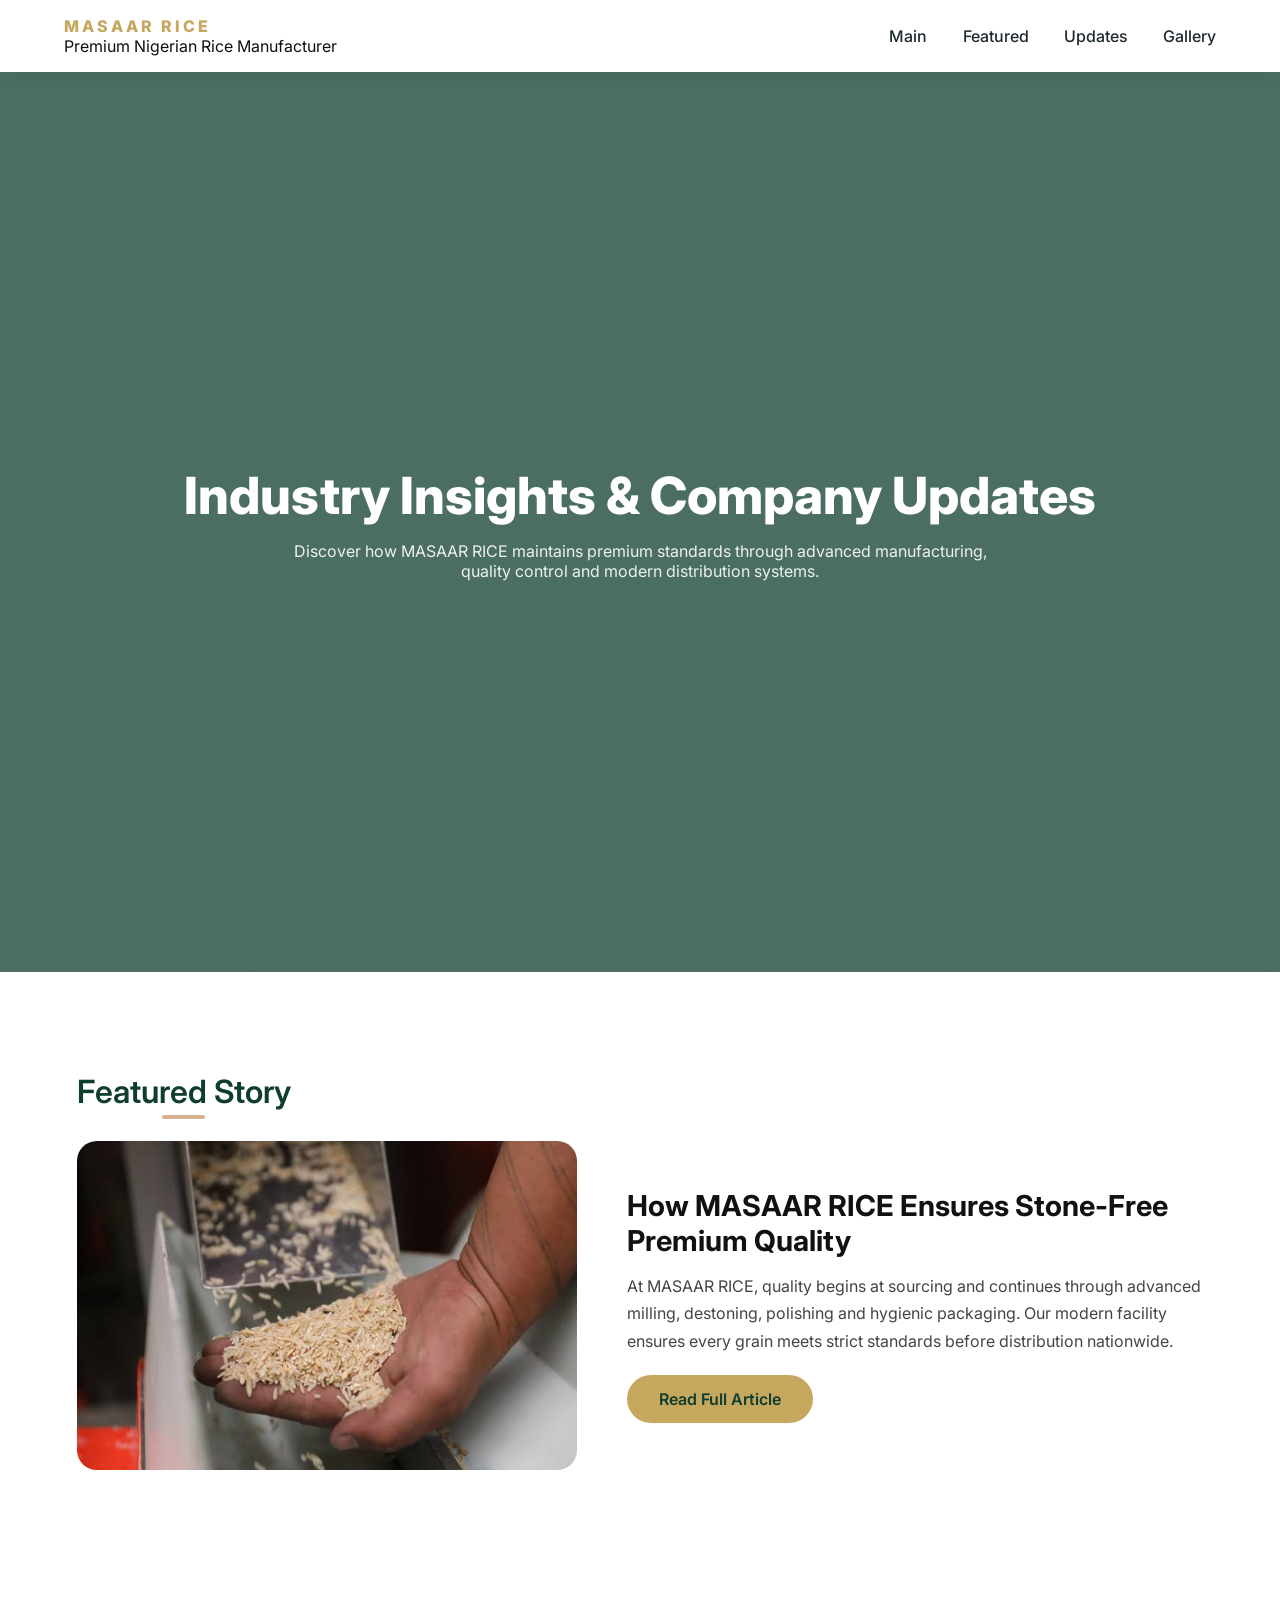
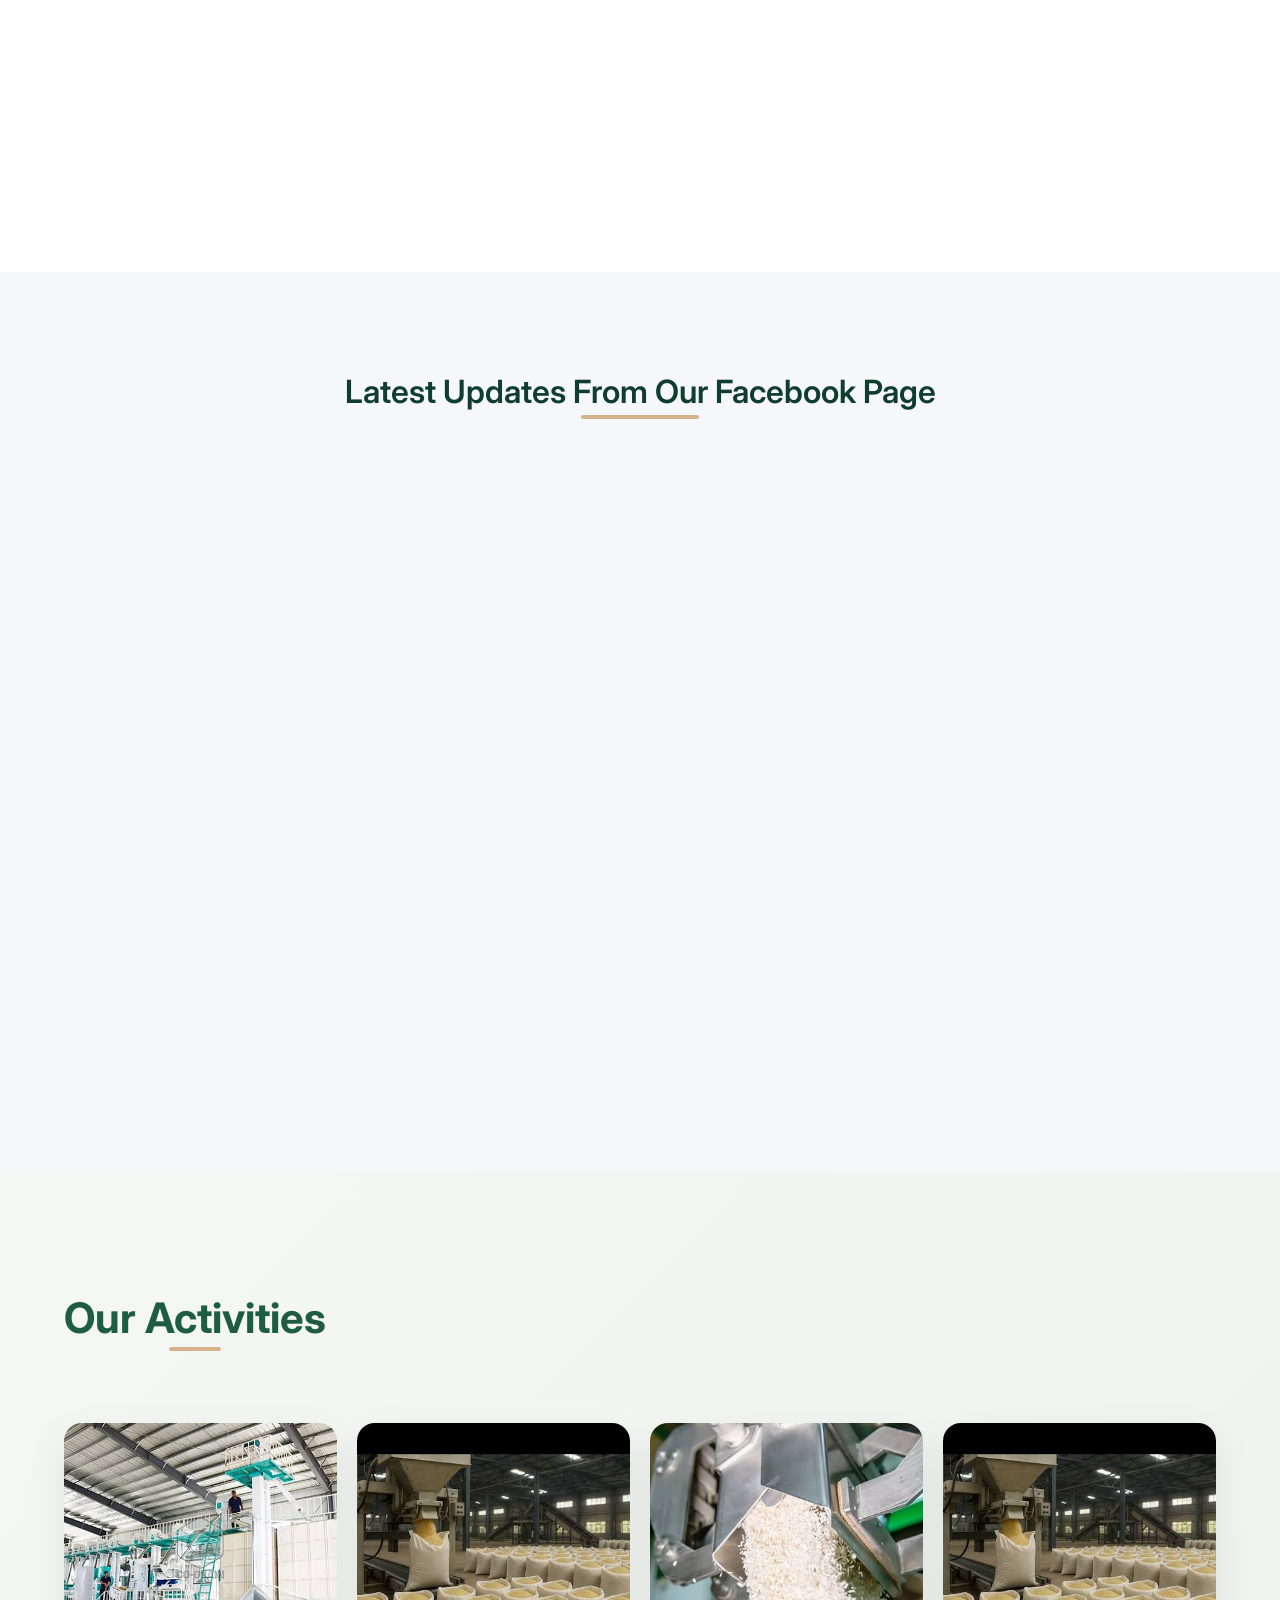
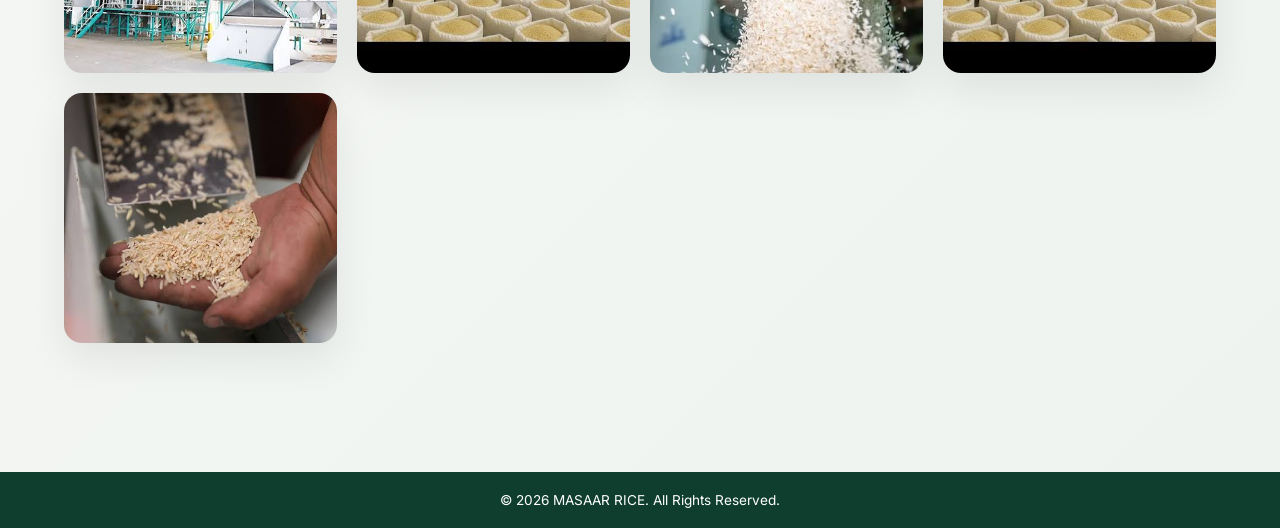
==== blog.html @ 99d6b035 "base v" ====
<!DOCTYPE html>
<html lang="en">
<head>
<meta charset="UTF-8">
<meta name="viewport" content="width=device-width, initial-scale=1.0">
<title>MASAAR RICE Blog | Industry Updates & Manufacturing Insights</title>

<meta name="description" content="Latest updates from MASAAR RICE – Premium Nigerian rice manufacturer. Explore our production process, quality standards and company activities.">
<meta name="keywords" content="rice manufacturing, premium rice, basmati, non-basmati, Nigeria rice, wholesale rice, MAASAR rice, order rice online">
<link href="https://fonts.googleapis.com/css2?family=Inter:wght@300;400;600;800&display=swap" rel="stylesheet">
<link rel="stylesheet" href="styles.css">

<style>

:root{
  --green:#0F3D2E;
  --gold:#C6A75E;
  --light:#f6f7f8;
}

*{
  margin:0;
  padding:0;
  box-sizing:border-box;
  font-family:'Inter',sans-serif;
}

body{
  background:white;
  color:#111;
  overflow-x:hidden;
}

/* NAVBAR SIMPLE VERSION */

/*nav{
  background:var(--green);
  padding:18px 6%;
  display:flex;
  justify-content:space-between;
  align-items:center;
}

nav .logo{
  color:var(--gold);
  font-weight:800;
  font-size:1.5rem;
}

nav a{
  color:white;
  text-decoration:none;
  margin-left:25px;
  font-size:0.9rem;
}

 HERO BANNER */

.blog-hero{
  height:65vh;
  background:
  linear-gradient(rgba(15,61,46,0.75), rgba(15,61,46,0.75)),
  url('https://images.unsplash.com/photo-1606788075761-9e8c6d2e9b78?auto=format&fit=crop&w=1600&q=80');
  background-size:cover;
  background-position:center;
  display:flex;
  align-items:center;
  justify-content:center;
  text-align:center;
  padding:0 20px;
  color:white;
}

.blog-hero h1{
  font-size:clamp(2rem,4vw,3.2rem);
  font-weight:800;
  margin-bottom:15px;
}

.blog-hero p{
  max-width:700px;
  margin:auto;
  opacity:0.9;
}

/* SECTION GENERAL */

section{
  padding:100px 6%;
}

.container{
  max-width:1200px;
  margin:auto;
}

h2{
  font-size:2rem;
  color:var(--green);
  margin-bottom:30px;
}


/* FEATURED ARTICLE */

.featured-card{
  display:flex;
  gap:50px;
  flex-wrap:wrap;
  align-items:center;
}

.featured-card img{
  width:100%;
  max-width:500px;
  border-radius:20px;
}

.featured-content{
  flex:1;
}

.featured-content h3{
  font-size:1.8rem;
  margin-bottom:15px;
}

.featured-content p{
  line-height:1.7;
  margin-bottom:20px;
  color:#444;
}

.btn{
  display:inline-block;
  padding:14px 32px;
  background:var(--gold);
  color:var(--green);
  text-decoration:none;
  border-radius:40px;
  font-weight:600;
  transition:0.3s;
}

.btn:hover{
  transform:translateY(-3px);
  box-shadow:0 15px 30px rgba(0,0,0,0.2);
}

/* FACEBOOK SECTION */

.facebook-section{
  background:var(--light);
  text-align:center;
  max-width: 100%;
}

/* GALLERY */

.gallery-grid{
  display:grid;
  grid-template-columns:repeat(auto-fit,minmax(250px,1fr));
  gap:20px;
}

.gallery-grid img{
  width:100%;
  height:220px;
  object-fit:cover;
  border-radius:15px;
  transition:0.4s;
}

.gallery-grid img:hover{
  transform:scale(1.05);
}
.blog-gallery {
  padding: 120px 5%;
  background: linear-gradient(135deg, #f5f7f4, #eef3ef);
}

.section-title {
  text-align: center;
  font-size: 42px;
  margin-bottom: 80px;
  color: #1F5D42;
}

.masonry-grid {
  display: grid;
  grid-template-columns: repeat(4, 1fr);
  grid-auto-rows: 250px;
  gap: 20px;
}

.tile {
  position: relative;
  overflow: hidden;
  border-radius: 18px;
  box-shadow: 0 15px 40px rgba(0,0,0,0.08);
  transition: 0.4s ease;
}

.tile img {
  width: 100%;
  height: 100%;
  object-fit: cover;
  transition: 0.6s ease;
}

/* Overlay */

.tile-overlay {
  position: absolute;
  inset: 0;
  background: linear-gradient(
    to top,
    rgba(0,0,0,0.7),
    rgba(0,0,0,0.2),
    transparent
  );
  display: flex;
  flex-direction: column;
  justify-content: flex-end;
  padding: 25px;
  opacity: 0;
  transform: translateY(30px);
  transition: 0.4s ease;
}

.tile-overlay h3 {
  color: #fff;
  font-size: 20px;
  margin-bottom: 8px;
}

.tile-overlay p {
  color: #eee;
  font-size: 14px;
  line-height: 1.5;
}

/* Hover Effects */

.tile:hover img {
  transform: scale(1.08);
}

.tile:hover .tile-overlay {
  opacity: 1;
  transform: translateY(0);
}

/* FOOTER */

footer{
  background:var(--green);
  color:white;
  text-align:center;
  padding:20px;
  font-size:0.85rem;
}

/* RESPONSIVE */

@media(max-width:768px){
  .featured-card{
    flex-direction:column;
    text-align:center;
  }
}
@media (max-width: 992px) {
  .masonry-grid {
    grid-template-columns: repeat(2, 1fr);
    grid-auto-rows: 200px;
  }

  .tile-large,
  .tile-wide {
    grid-column: span 2;
  }
}
@media (max-width: 768px) {
  .tile-overlay {
    opacity: 1;
    transform: none;
    background: linear-gradient(
      to top,
      rgba(0,0,0,0.6),
      transparent
    );
  }
}

@media (max-width: 600px) {
  .masonry-grid {
    grid-template-columns: 1fr;
  }

  .tile-large,
  .tile-wide,
  .tile-tall {
    grid-column: span 1;
    grid-row: span 1;
  }
}

</style>

</head>
<body>

<nav id="navbar">
    <div>
        <div class="logo">MASAAR RICE</div>
        <p>Premium Nigerian Rice Manufacturer</p>
    </div>

  
  <!-- Hamburger button (visible only on mobile via CSS) -->
    <button class="hamburger" id="hamburgerBtn" aria-label="Menu">
      <span></span>
      <span></span>
      <span></span>
    </button>

    <!-- Desktop navigation links -->
    <div class="nav-links">
      <a href="index.html" class="link">Main</a>
      <a href="#featured" class="nav-item">Featured</a>
      <a href="#updates" class="nav-item">Updates</a>
      <a href="#gallery" class="nav-item">Gallery</a>
    </div>
</nav>
  <!-- Mobile off-canvas menu -->
  <div class="mobile-menu" id="mobileMenu">
    <a href="index.html" class="link">Main</a>
    <a href="#featured" class="nav-item">Featured</a>
    <a href="#updates" class="nav-item">Updates</a>
    <a href="#gallery" class="nav-item">Gallery</a>
  </div>
  <!-- Overlay (click to close) -->
  <div class="menu-overlay" id="overlay"></div>

<!-- HERO -->
<section class="blog-hero">
  <div>
    <h1>Industry Insights & Company Updates</h1>
    <p>Discover how MASAAR RICE maintains premium standards through advanced manufacturing, quality control and modern distribution systems.</p>
  </div>
</section>

<!-- FEATURED ARTICLE -->
<section id="featured">
  <div class="container">
    <h2>Featured Story</h2>
    <div class="featured-card">
      <img src="img/five.jpeg">
      <div class="featured-content">
        <h3>How MASAAR RICE Ensures Stone-Free Premium Quality</h3>
        <p>
        At MASAAR RICE, quality begins at sourcing and continues through advanced
        milling, destoning, polishing and hygienic packaging. Our modern facility
        ensures every grain meets strict standards before distribution nationwide.
        </p>
        <a href="#" class="btn">Read Full Article</a>
      </div>
    </div>
  </div>
</section>

<!-- FACEBOOK EMBED -->
<section id="updates" class="facebook-section">
  <div class="container">
    <h2>Latest Updates From Our Facebook Page</h2>

    <!-- FACEBOOK SDK -->
    <div id="fb-root"></div>
    <script async defer crossorigin="anonymous"
      src="https://connect.facebook.net/en_US/sdk.js#xfbml=1&version=v19.0">
    </script>

    <!-- FACEBOOK PAGE PLUGIN -->
    <div class="fb-page"
      data-href="https://www.facebook.com/profile.php?id=100066573367702"
      data-tabs="timeline"
      data-width=""
      data-height="500"
      data-small-header="false"
      data-adapt-container-width="true"
      data-hide-cover="false"
      data-show-facepile="true">
    </div>

  </div>
</section>

<!-- GALLERY -->
<section id="gallery" class="blog-gallery">
  <div class="container">
    <h2 class="section-title">Our Activities</h2>

    <div class="masonry-grid">

      <div class="tile tile-large">
        <img src="img/one.jpeg" alt="Rice Arrival">
        <div class="tile-overlay">
          <h3>Arrival & Inspection</h3>
          <p>Every batch undergoes strict quality inspection before processing begins.</p>
        </div>
      </div>

      <div class="tile">
        <img src="img/two.jpeg" alt="Destoning">
        <div class="tile-overlay">
          <h3>Advanced Destoning</h3>
          <p>Precision equipment removes stones and heavy impurities.</p>
        </div>
      </div>

      <div class="tile tile-tall">
        <img src="img/three.jpeg" alt="Colour Sorting">
        <div class="tile-overlay">
          <h3>Colour Sorting</h3>
          <p>Optical technology ensures uniform grain quality and appearance.</p>
        </div>
      </div>

      <div class="tile">
        <img src="img/four.jpeg" alt="Water Polish">
        <div class="tile-overlay">
          <h3>Water Polishing</h3>
          <p>Enhancing texture and shine while preserving nutritional value.</p>
        </div>
      </div>

      <div class="tile tile-wide">
        <img src="img/five.jpeg" alt="Packaging">
        <div class="tile-overlay">
          <h3>Hygienic Packaging</h3>
          <p>Automated sealing under strict hygienic standards.</p>
        </div>
      </div>

    </div>
  </div>
</section>

<footer>
  © 2026 MASAAR RICE. All Rights Reserved.
</footer>
<script>
    /* ===== SCROLL REVEAL ===== */

const reveals = document.querySelectorAll(".reveal");
const heroContent = document.querySelector(".hero-content");
const heroImage = document.querySelector(".hero-image");
const testimonials = document.querySelectorAll(".testimonial");

function revealOnScroll(){
  reveals.forEach(el=>{
    const windowHeight = window.innerHeight;
    const elementTop = el.getBoundingClientRect().top;
    if(elementTop < windowHeight - 100){
      el.classList.add("active");
    }
  });

  testimonials.forEach((el,index)=>{
    const windowHeight = window.innerHeight;
    const elementTop = el.getBoundingClientRect().top;
    if(elementTop < windowHeight - 100){
      setTimeout(()=> el.classList.add("active"), index*200);
    }
  });
}

window.addEventListener("scroll", revealOnScroll);

setTimeout(()=>{
  heroContent.classList.add("active");
  heroImage.classList.add("active");
}, 3800);

// ----- INTERSECTION OBSERVER (for section reveal + active menu) -----
      const sections = document.querySelectorAll('section');
      const observer = new IntersectionObserver((entries) => {
        entries.forEach(entry => {
          if (entry.isIntersecting) {
            entry.target.classList.add('revealed');
            const id = entry.target.getAttribute('id');
            // Update both desktop and mobile menu items
            document.querySelectorAll('.nav-item').forEach(item => {
              item.classList.remove('active');
              if (item.getAttribute('href') === '#' + id) {
                item.classList.add('active');
              }
            });
          }
        });
      }, { threshold: 0.2 });
      sections.forEach(section => observer.observe(section));

 // ----- NAVBAR SCROLL EFFECT -----
      const nav = document.getElementById('navbar');
      window.addEventListener('scroll', () => {
        nav.classList.toggle('scrolled', window.scrollY > 20);
        if (window.scrollY < 200) {
          document.querySelectorAll('.nav-item').forEach(item => {
            item.classList.remove('active');
            if (item.getAttribute('href') === '#home') item.classList.add('active');
          });
        }
      });

      // ----- HAMBURGER MENU TOGGLE (professional mobile UX) -----
      const hamburger = document.getElementById('hamburgerBtn');
      const mobileMenu = document.getElementById('mobileMenu');
      const overlay = document.getElementById('overlay');

      function openMenu() {
        hamburger.classList.add('active');
        mobileMenu.classList.add('open');
        overlay.classList.add('active');
        document.body.style.overflow = 'hidden'; // prevent background scroll
      }
      function closeMenu() {
        hamburger.classList.remove('active');
        mobileMenu.classList.remove('open');
        overlay.classList.remove('active');
        document.body.style.overflow = '';
      }

      hamburger.addEventListener('click', (e) => {
        e.stopPropagation();
        if (mobileMenu.classList.contains('open')) {
          closeMenu();
        } else {
          openMenu();
        }
      });

      overlay.addEventListener('click', closeMenu);

      // Close menu when a nav link is clicked (mobile)
      document.querySelectorAll('.mobile-menu .nav-item').forEach(link => {
        link.addEventListener('click', (e) => {
          e.preventDefault();
          const targetId = link.getAttribute('href').substring(1);
          const targetEl = document.getElementById(targetId);
          if (targetEl) {
            targetEl.scrollIntoView({ behavior: 'smooth' });
            closeMenu();
          }
        });
      });

      // Also close on escape key
      window.addEventListener('keydown', (e) => {
        if (e.key === 'Escape' && mobileMenu.classList.contains('open')) {
          closeMenu();
        }
      });

      // Handle desktop nav clicks (smooth scroll)
      document.querySelectorAll('.nav-links .nav-item').forEach(link => {
        link.addEventListener('click', (e) => {
          e.preventDefault();
          const targetId = link.getAttribute('href').substring(1);
          document.getElementById(targetId)?.scrollIntoView({ behavior: 'smooth' });
        });
      });

</script>
</body>
</html>
---- styles.css ----
:root{
  --green:#0F3D2E;
  --gold:#C6A75E;
  --light:#f5f6f7;
}

*{
  margin:0;
  padding:0;
  box-sizing:border-box;
  font-family:'Inter',sans-serif;
}

html{
  scroll-behavior:smooth;
}

body{
  background:white;
  color:#111;
  overflow-x:hidden;
  /*background-image: url('img/grain2.jpeg');
  background-repeat: repeat;
  background-size: cover;
  background-attachment: fixed;  optional smooth feel 
  opacity: 0.98;*/
  
}

/* ================= PRELOADER ================= */

#preloader{
  position:fixed;
  inset:0;
  background:var(--green);
  display:flex;
  justify-content:center;
  align-items:center;
  flex-direction:column;
  z-index:9999;
  transition:opacity 1s ease, visibility 1s ease;
}

#preloader.fade-out{
  opacity:0;
  visibility:hidden;
}

.logo-typing{
  color:var(--gold);
  font-size:2.5rem;
  font-weight:800;
  letter-spacing:4px;
  border-right:3px solid var(--gold);
  white-space:nowrap;
  overflow:hidden;
  animation:blink 0.8s infinite;
}

.tagline{
  margin-top:15px;
  color:white;
  opacity:0;
  animation:fadeIn 1s ease forwards;
  animation-delay:2.5s;
}

@keyframes blink{
  0%,100%{border-color:transparent;}
  50%{border-color:var(--gold);}
}

@keyframes fadeIn{
  to{opacity:1;}
}

/* ================= HEADER ================= */

 /* ========== PROFESSIONAL MOBILE-FRIENDLY NAVIGATION ========== */
    nav {
      display: flex;
      justify-content: space-between;
      align-items: center;
      padding: 1rem 5%;
      background: #ffffffdd;
      backdrop-filter: blur(8px);
      position: sticky;
      top: 0;
      z-index: 100;
      box-shadow: 0 4px 20px rgba(0, 20, 10, 0.05);
      transition: box-shadow 0.3s;
    }
    nav.scrolled {
      box-shadow: 0 8px 30px rgba(0, 40, 20, 0.15);
    }
    nav .logo{
    color:var(--gold);
    font-weight:800;
    letter-spacing:3px;
    }
    .nav-logo {
      font-weight: 700;
      font-size: 1.8rem;
      color: #2b4d3b;
      transition: transform 0.2s;
      line-height: 1;
    }
    .nav-logo small {
      font-size: 0.9rem;
      font-weight: 400;
      color: #b48b4c;
      margin-left: 6px;
    }

    /* ---- Hamburger icon (visible only on mobile) ---- */
    .hamburger {
      display: none;
      flex-direction: column;
      justify-content: space-between;
      width: 30px;
      height: 22px;
      background: transparent;
      border: none;
      cursor: pointer;
      padding: 0;
      z-index: 110;
    }
    .hamburger span {
      width: 100%;
      height: 3px;
      background: #2b4d3b;
      border-radius: 6px;
      transition: all 0.3s ease;
      transform-origin: left;
    }
    .hamburger.active span:nth-child(1) {
      transform: rotate(45deg) translate(3px, -2px);
      background: #b48b4c;
    }
    .hamburger.active span:nth-child(2) {
      opacity: 0;
      transform: translateX(5px);
    }
    .hamburger.active span:nth-child(3) {
      transform: rotate(-45deg) translate(3px, 2px);
      background: #b48b4c;
    }

    /* ---- Desktop navigation links (hidden on mobile) ---- */
    .nav-links {
      display: flex;
      gap: 2.2rem;
    }
    .nav-item, .link {
      text-decoration: none;
      color: #1e2a2e;
      font-weight: 500;
      transition: color 0.2s;
      font-size: 1rem;
      position: relative;
      padding: 0.3rem 0;
    }
    .nav-item:after, .link:after {
      content: '';
      position: absolute;
      bottom: -4px;
      left: 0;
      width: 0%;
      height: 2px;
      background: #b48b4c;
      transition: width 0.3s ease;
    }
    .nav-item:hover:after,
    .nav-item.active:after,
    .link:hover:after,
    .link.active:after {
      width: 100%;
    }
    .nav-item.active,
    .link.active {
      color: #2b4d3b;
      font-weight: 600;
    }

    /* ---- Mobile off-canvas menu (hidden by default) ---- */
    .mobile-menu {
      position: fixed;
      top: 0;
      right: -100%;
      width: min(280px, 70%);
      height: 100vh;
      background: #ffffff;
      box-shadow: -10px 0 30px rgba(0,0,0,0.1);
      z-index: 105;
      padding: 5rem 2rem 2rem;
      transition: right 0.4s cubic-bezier(0.4, 0, 0.2, 1);
      display: flex;
      flex-direction: column;
      gap: 1.8rem;
      backdrop-filter: blur(12px);
      background: rgba(255, 255, 255, 0.98);
    }
    .mobile-menu.open {
      right: 0;
    }
    .mobile-menu .nav-item, .mobile-menu .link {
      font-size: 1.4rem;
      font-weight: 600;
      color: #2b4d3b;
      border-bottom: 1px solid #e0e8e0;
      padding-bottom: 0.8rem;
    }
    .mobile-menu .nav-item:after,
    .mobile-menu .link:after {
      display: none; /* simpler for mobile */
    }
    .mobile-menu .nav-item.active,
    .mobile-menu .link.active {
      color: #b48b4c;
    }

    /* Overlay when menu is open */
    .menu-overlay {
      position: fixed;
      top: 0;
      left: 0;
      width: 100%;
      height: 100%;
      background: rgba(0,0,0,0.3);
      z-index: 104;
      opacity: 0;
      visibility: hidden;
      transition: opacity 0.3s, visibility 0.3s;
      backdrop-filter: blur(2px);
    }
    .menu-overlay.active {
      opacity: 1;
      visibility: visible;
    }


    section {
    min-height:100vh;
        padding: 4.5rem 5%;
        
      transform: translateY(30px);
      transition: opacity 0.8s ease, transform 0.8s ease;
    }
    section.revealed {
      opacity: 1;
      transform: translateY(0);
    }
    .container {
      max-width: 1280px;
      margin: 0 auto;
    }
    h2 {
      font-size: 2.5rem;
      font-weight: 600;
      color: #2b4d3b;
      margin-bottom: 1.2rem;
      position: relative;
      display: inline-block;
    }
    h2:after {
      content: '';
      position: absolute ;
      bottom: -8px;
      left: 40%;
      width: 20%;
      height: 4px;
      background: #d4b28c;
      border-radius: 4px;
      transition: width 0.3s;
    }
    h2:hover:after {
      width: 110px;
    }
    .section-subhead {
      color: #5b6f5c;
      font-size: 1.2rem;
      margin-bottom: 2.5rem;
    }
/* ================= HERO ================= */
.grain {
  position: fixed;
  inset: 0;
  pointer-events: none;
  background: url('img/grain1.jpg') repeat;
  opacity: 0.14;
  z-index: 9999;
}
.hero{
  min-height:100vh;
  display:flex;
  align-items:center;
  padding:140px 8% 100px;
  background:var(--green);
  
}

.hero-container{
  max-width:1400px;
  margin:auto;
  width:100%;
  display:flex;
  align-items:center;
  justify-content:space-between;
  gap:60px;
  flex-wrap:wrap;
}

.hero-content{
  flex:1;
  max-width:600px;
  color:white;
  opacity:0;
  transform:translateY(40px);
  transition:1s ease;
}

.hero-content.active{
  opacity:1;
  transform:translateY(0);
}

.hero-content h1{
  font-size:clamp(2.5rem,4vw,3.8rem);
  font-weight:800;
  margin-bottom:20px;
}

.hero-content p{
  opacity:0.85;
  line-height:1.7;
  margin-bottom:30px;
} 
.hero-content h1 span{
  color:var(--gold);
}

.btn{
  padding:16px 34px;
  background:var(--gold);
  color:var(--green);
  text-decoration:none;
  border-radius:40px;
  font-weight:600;
  transition:0.3s;
}

.btn:hover{
  transform:translateY(-3px);
  box-shadow:0 15px 30px rgba(0,0,0,0.3);
}

.hero-image{
  flex:1;
  display:flex;
  justify-content:center;
  position:relative;
  opacity:0;
  transform:translateY(40px);
  transition:1s ease 0.2s;
}

.hero-image.active{
  opacity:1;
  transform:translateY(0);
}

.hero-image img{
  width:100%;
  max-width:500px;
  animation:float 5s ease-in-out infinite;
  filter:drop-shadow(0 40px 50px rgba(0,0,0,0.5));
}

@keyframes float{
  0%,100%{transform:translateY(0);}
  50%{transform:translateY(-15px);}
}

.about-grid {
      display: flex;
      gap: 3rem;
      align-items: center;
      flex-wrap: wrap;
    }
    .about-text {
      flex: 2 1 350px;
      font-size: 1.1rem;
      color: #2e3a30;
    }
    .about-stats {
      flex: 1 1 200px;
      background: #e9f0e5;
      padding: 2rem;
      border-radius: 28px;
      text-align: center;
      transition: transform 0.3s, box-shadow 0.3s;
    }
    .about-stats:hover {
      transform: translateY(-8px);
      box-shadow: 0 20px 30px -10px #2b4d3b60;
    }
    .stat-item {
      margin: 1.8rem 0;
    }
    .stat-number {
      font-size: 2.5rem;
      font-weight: 700;
      color: #2b4d3b;
    }
    .processes {
      background: #f4efe8;
    }
    .marquee-wrapper {
      margin-top: 2.5rem;
      display: flex;
      flex-direction: column;
      gap: 1.2rem;
      overflow: hidden;
      mask-image: linear-gradient(90deg, transparent, black 10%, black 90%, transparent);
    }
    .marquee-row {
      overflow: hidden;
      width: 100%;
    }
    .marquee-track {
      display: flex;
      width: max-content;
      animation: scrollLeft 30s linear infinite;
      will-change: transform;
    }
    .marquee-row.reverse .marquee-track {
      animation: scrollRight 30s linear infinite;
    }
    .marquee-track img {
      width: 260px;
      height: 180px;
      object-fit: cover;
      border-radius: 20px;
      margin: 0 12px;
      box-shadow: 0 12px 24px -10px rgba(30, 40, 20, 0.3);
      transition: transform 0.4s, box-shadow 0.4s;
    }
    .marquee-track img:hover {
      transform: scale(0.98) translateY(-4px);
      box-shadow: 0 18px 30px -8px #b48b4c;
    }
    @keyframes scrollLeft {
      0% { transform: translateX(0); }
      100% { transform: translateX(-50%); }
    }
    @keyframes scrollRight {
      0% { transform: translateX(-50%); }
      100% { transform: translateX(0); }
    }
    .testimonial-grid {
      display: grid;
      grid-template-columns: repeat(auto-fit, minmax(260px, 1fr));
      gap: 2rem;
      margin-top: 2.5rem;
    }
    .testimonial-card {
      background: white;
      padding: 2rem 1.8rem;
      border-radius: 32px;
      box-shadow: 0 12px 30px -12px rgba(0,0,0,0.1);
      transition: all 0.3s cubic-bezier(0.25, 0.46, 0.45, 0.94);
    }
    .testimonial-card:hover {
      transform: translateY(-12px) scale(1.01);
      box-shadow: 0 30px 40px -12px #2b4d3b80;
    }
    .testimonial-card i {
      color: #b48b4c;
      font-size: 2rem;
      opacity: 0.5;
      margin-bottom: 1rem;
      transition: opacity 0.2s;
    }
    .testimonial-card:hover i {
      opacity: 1;
    }
    .customer {
      display: flex;
      align-items: center;
      gap: 1rem;
    }
    .customer img {
      width: 50px;
      height: 50px;
      border-radius: 50%;
      object-fit: cover;
      transition: transform 0.3s;
    }
    .testimonial-card:hover .customer img {
      transform: scale(1.1);
    }
    /* ---------- contact section with form animation ---------- */
    .contact-grid {
      display: flex;
      flex-wrap: wrap;
      gap: 3rem;
      background: #ffffffc2;
      backdrop-filter: blur(4px);
      border-radius: 48px;
      padding: 3rem;
      box-shadow: 0 25px 50px -20px #1e3a2b;
      transition: box-shadow 0.3s;
    }
    .contact-grid:hover {
      box-shadow: 0 35px 60px -20px #2b4d3b;
    }
    .info-item {
      display: flex;
      align-items: center;
      gap: 1rem;
      margin: 1.5rem 0;
      font-size: 1.1rem;
      transition: transform 0.2s;
    }
    .info-item:hover {
      transform: translateX(10px);
    }
    .info-item i {
      width: 40px;
      height: 40px;
      background: #e9f0e5;
      border-radius: 50%;
      display: flex;
      align-items: center;
      justify-content: center;
      color: #2b4d3b;
      transition: all 0.2s;
    }
    .info-item:hover i {
      background: #b48b4c;
      color: white;
    }
    .form-group {
      margin-bottom: 1.5rem;
    }
    input, textarea {
      width: 100%;
      padding: 1rem 1.5rem;
      border: 1px solid #d0d9cf;
      border-radius: 40px;
      font-family: inherit;
      font-size: 1rem;
      transition: 0.2s;
    }
    input:focus, textarea:focus {
      outline: none;
      border-color: #b48b4c;
      box-shadow: 0 0 0 4px #d4b28c60;
      transform: scale(1.01);
    }
    .btn-submit {
      background: #b48b4c;
      border: none;
      color: #1e2a2e;
      font-weight: 600;
      padding: 1rem 2.5rem;
      border-radius: 60px;
      cursor: pointer;
      font-size: 1.1rem;
      transition: 0.2s;
      position: relative;
      overflow: hidden;
    }
    .btn-submit:before {
      content: '';
      position: absolute;
      top: 50%;
      left: 50%;
      width: 0;
      height: 0;
      border-radius: 50%;
      background: rgba(255,255,255,0.3);
      transform: translate(-50%, -50%);
      transition: width 0.4s, height 0.4s;
    }
    .btn-submit:hover:before {
      width: 300px;
      height: 300px;
    }
    .btn-submit:hover {
      background: #2b4d3b;
      color: white;
    }
/* ================= FOOTER ================= */

footer{
  background:var(--green);
  color:white;
  text-align:center;
  padding:20px;
  font-size:0.85rem;
}

.process-section {
  padding: 120px 5%;
  background: linear-gradient(135deg, #f5f7f4, #eef3ef);
  position: relative;
}

.section-title {
  text-align: center;
  font-size: 42px;
  margin-bottom: 100px;
  color: #1F5D42;
  font-weight: 700;
}

.process-row {
  display: flex;
  align-items: center;
  justify-content: space-between;
  margin-bottom: 140px;
  position: relative;
}

.process-row.reverse {
  flex-direction: row-reverse;
}

.process-image img {
  width: 420px;
  border-radius: 18px;
  box-shadow: 0 20px 60px rgba(0,0,0,0.08);
}

.process-content {
  max-width: 450px;
  position: relative;
}

.process-content h3 {
  font-size: 26px;
  margin-bottom: 15px;
  color: #1F5D42;
}

.process-content p {
  font-size: 16px;
  line-height: 1.7;
  color: #555;
}

.step-number {
  position: absolute;
  top: -60px;
  left: -10px;
  font-size: 120px;
  font-weight: 800;
  color: rgba(31,93,66,0.05);
  z-index: 0;
}

.connector {
  position: absolute;
  width: 200px;
  height: 200px;
  top: 50%;
  transform: translateY(-50%);
}

.connector.left {
  left: 35%;
}

.connector.right {
  right: 35%;
}

/* Responsive */

@media (max-width: 992px) {
  .process-row {
    flex-direction: column !important;
    text-align: center;
  }

  .process-image img {
    width: 100%;
    margin-bottom: 30px;
  }

  .connector {
    display: none;
  }

  .step-number {
    left: 50%;
    transform: translateX(-50%);
  }
}
.testimonial-section {
  padding: 120px 5%;
  background: #ffffff;
}

.testimonial-grid {
  display: flex;
  gap: 40px;
  flex-wrap: wrap;
  justify-content: center;
}

.testimonial-card {
  background: #f9faf9;
  padding: 40px;
  border-radius: 16px;
  max-width: 350px;
  box-shadow: 0 10px 40px rgba(0,0,0,0.05);
  transition: 0.3s ease;
}

.testimonial-card:hover {
  transform: translateY(-10px);
}

.testimonial-card p {
  font-size: 16px;
  line-height: 1.7;
  margin-bottom: 20px;
  color: #444;
}

.testimonial-card h4 {
  color: #1F5D42;
  margin-bottom: 5px;
}

.testimonial-card span {
  font-size: 14px;
  color: #777;
}

/* ================= RESPONSIVE ================= */

@media(max-width:992px){
  .hero-container{
    flex-direction:column;
    text-align:center;
  }
}

/* ========== RESPONSIVE: MOBILE STYLES ========== */
    @media (max-width: 800px) {
      .hamburger {
        display: flex;  /* show hamburger on mobile */
      }
      .nav-links {
        display: none;  /* hide desktop horizontal links */
      }
      /* Adjust nav padding for smaller screens */
      nav {
        padding: 0.8rem 5%;
      }
      .nav-logo {
        font-size: 1.5rem;
      }
      .nav-logo small {
        font-size: 0.75rem;
      }
    }

    /* ensure the mobile menu doesn't show on desktop */
    @media (min-width: 801px) {
      .mobile-menu, .menu-overlay {
        display: none;
      }
    }
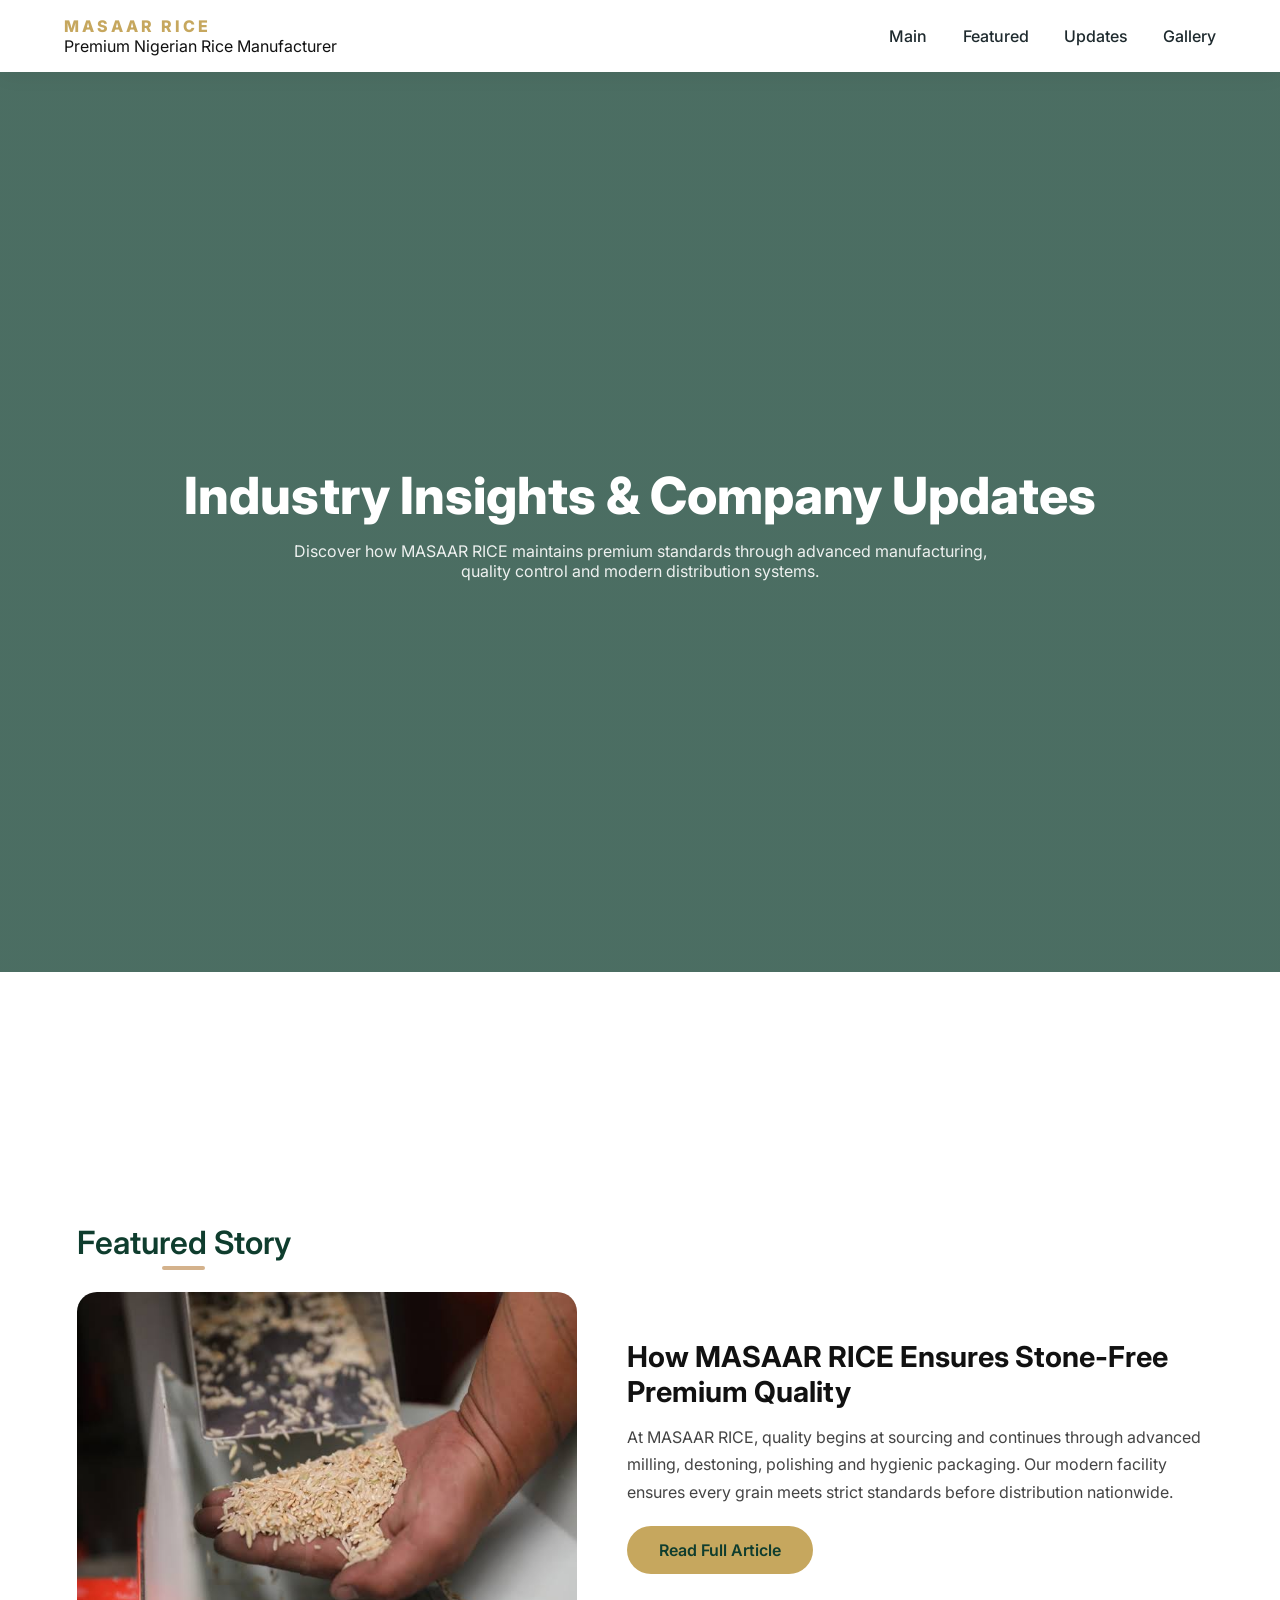
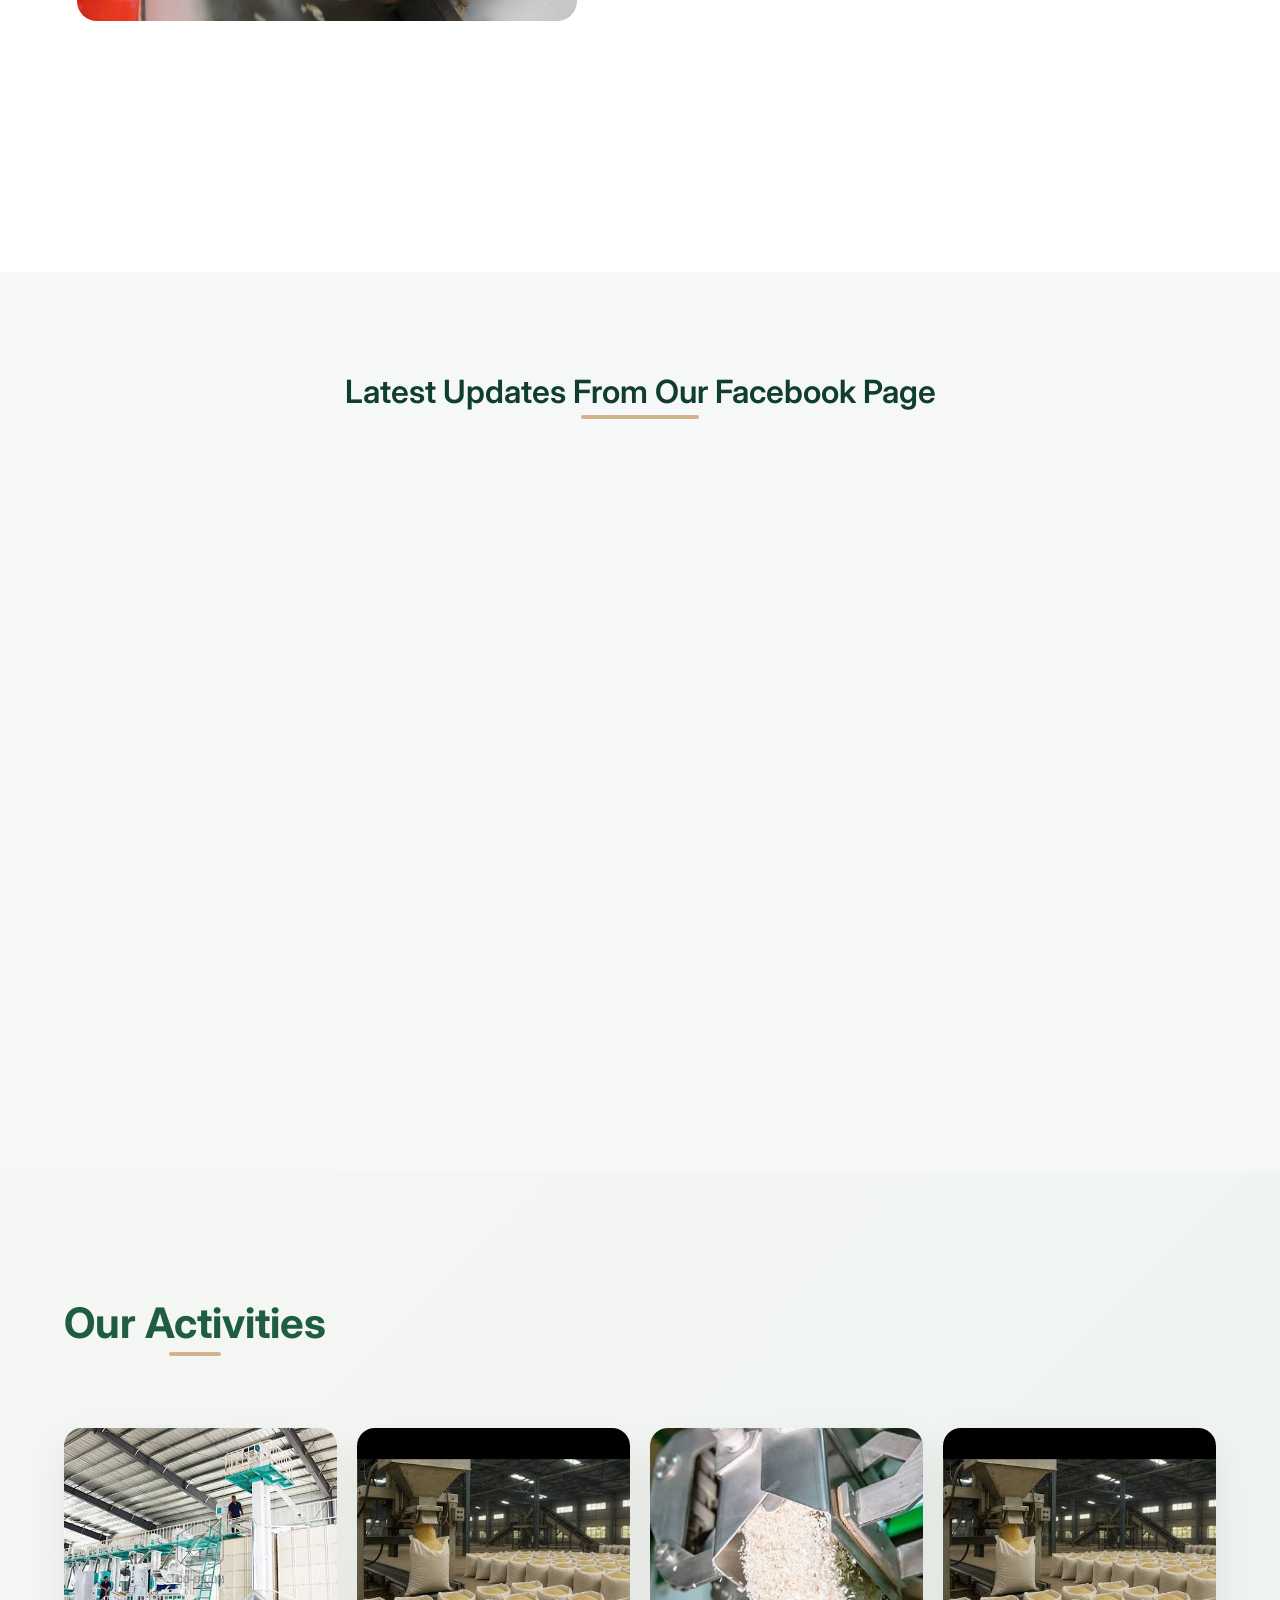
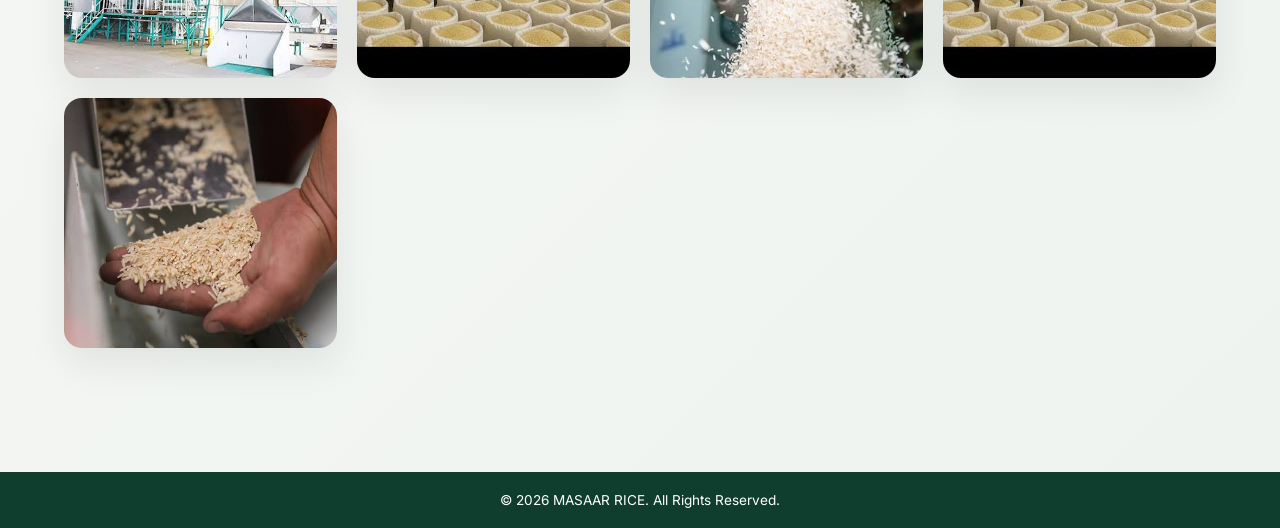
==== commit ca8e410c: "update" ====
--- a/blog.html
+++ b/blog.html
@@ -4,7 +4,7 @@
 <meta charset="UTF-8">
 <meta name="viewport" content="width=device-width, initial-scale=1.0">
 <title>MASAAR RICE Blog | Industry Updates & Manufacturing Insights</title>
-
+<link rel="icon" type="image/x-icon" href="img/bag.ico">
 <meta name="description" content="Latest updates from MASAAR RICE – Premium Nigerian rice manufacturer. Explore our production process, quality standards and company activities.">
 <meta name="keywords" content="rice manufacturing, premium rice, basmati, non-basmati, Nigeria rice, wholesale rice, MAASAR rice, order rice online">
 <link href="https://fonts.googleapis.com/css2?family=Inter:wght@300;400;600;800&display=swap" rel="stylesheet">
@@ -150,9 +150,11 @@
 /* FACEBOOK SECTION */
 
 .facebook-section{
+  display:block;
+  max-width: 100%;
   background:var(--light);
   text-align:center;
-  max-width: 100%;
+  overflow:hidden;
 }
 
 /* GALLERY */
--- a/styles.css
+++ b/styles.css
@@ -46,7 +46,9 @@
   opacity:0;
   visibility:hidden;
 }
-
+#preloader img{
+  width: 200px;
+}
 .logo-typing{
   color:var(--gold);
   font-size:2.5rem;
@@ -241,9 +243,10 @@
 
 
     section {
-    min-height:100vh;
-        padding: 4.5rem 5%;
-        
+        min-height: 100vh;
+        display: flex;
+        align-items: center;
+        justify-content: center;
       transform: translateY(30px);
       transition: opacity 0.8s ease, transform 0.8s ease;
     }
@@ -511,6 +514,7 @@
       padding: 3rem;
       box-shadow: 0 25px 50px -20px #1e3a2b;
       transition: box-shadow 0.3s;
+      overflow: hidden;
     }
     .contact-grid:hover {
       box-shadow: 0 35px 60px -20px #2b4d3b;
@@ -603,6 +607,7 @@
 }
 
 .process-section {
+  display: block;
   padding: 120px 5%;
   background: linear-gradient(135deg, #f5f7f4, #eef3ef);
   position: relative;
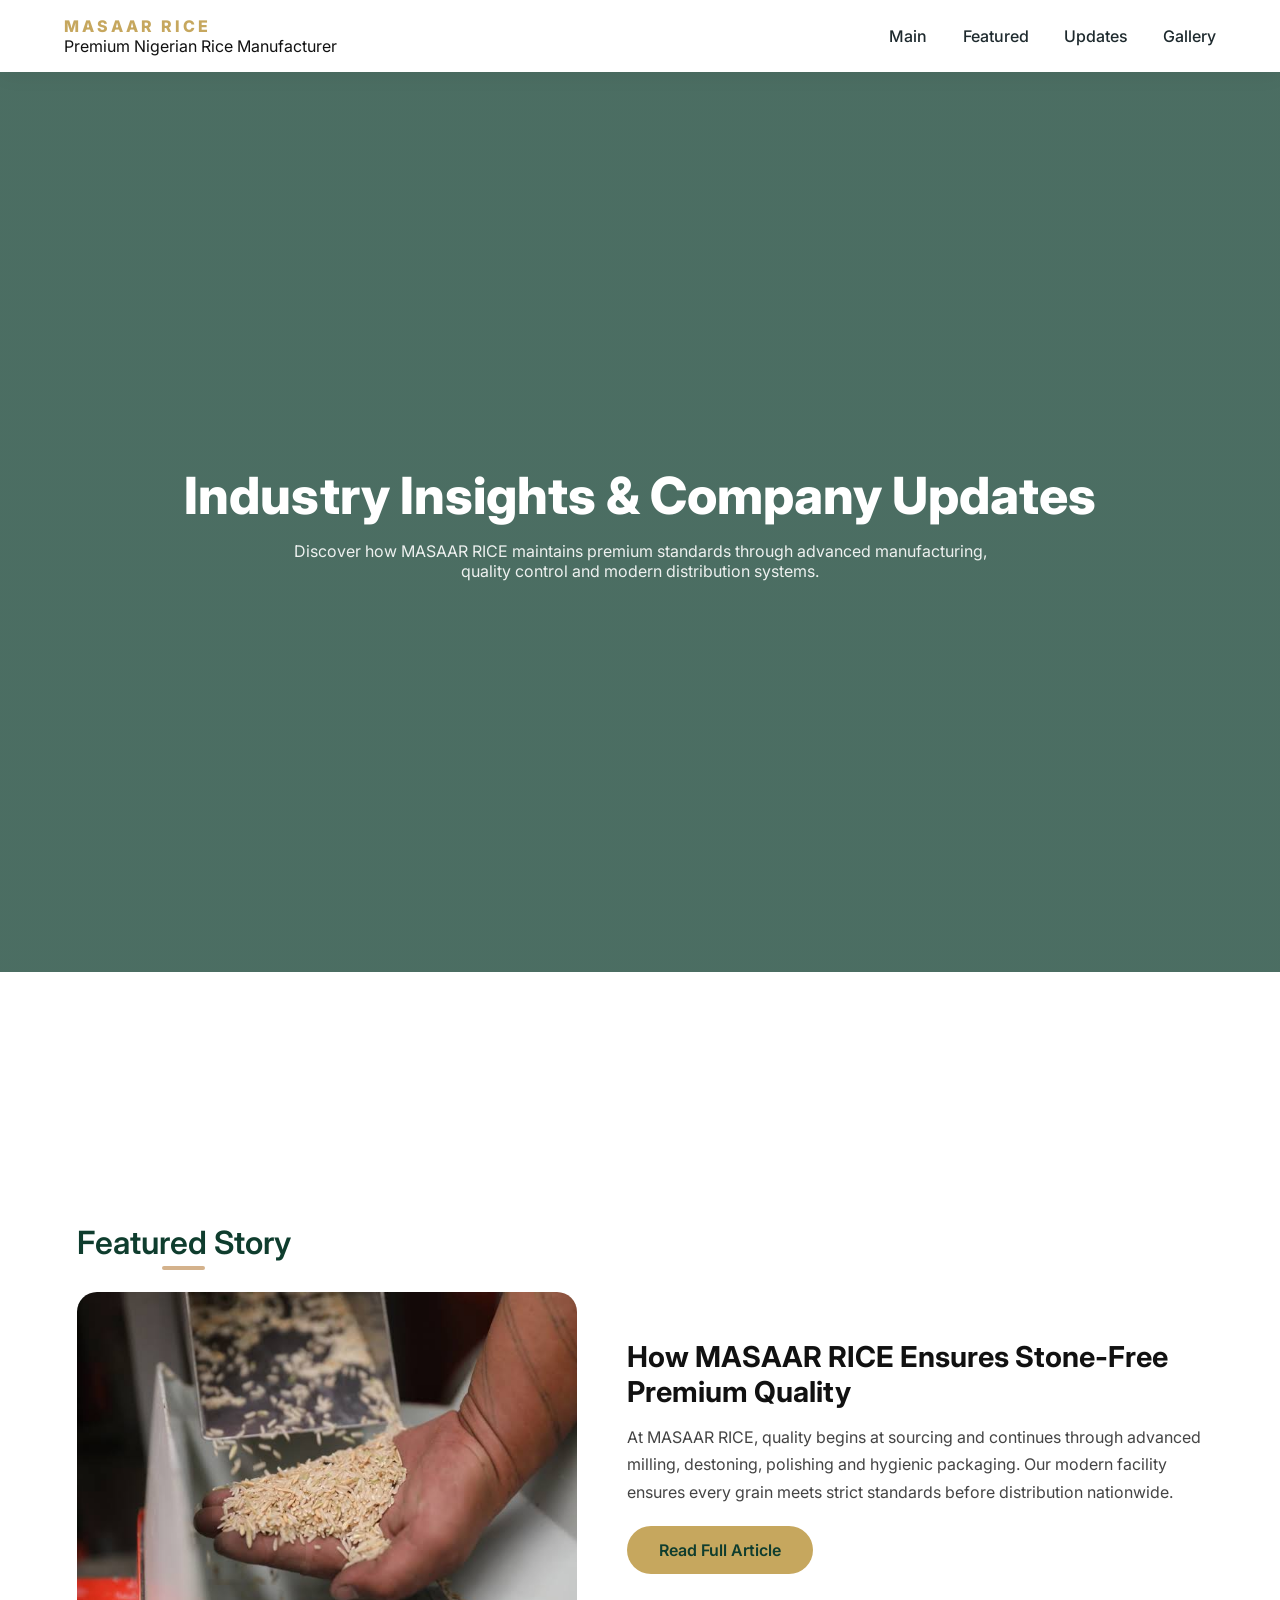
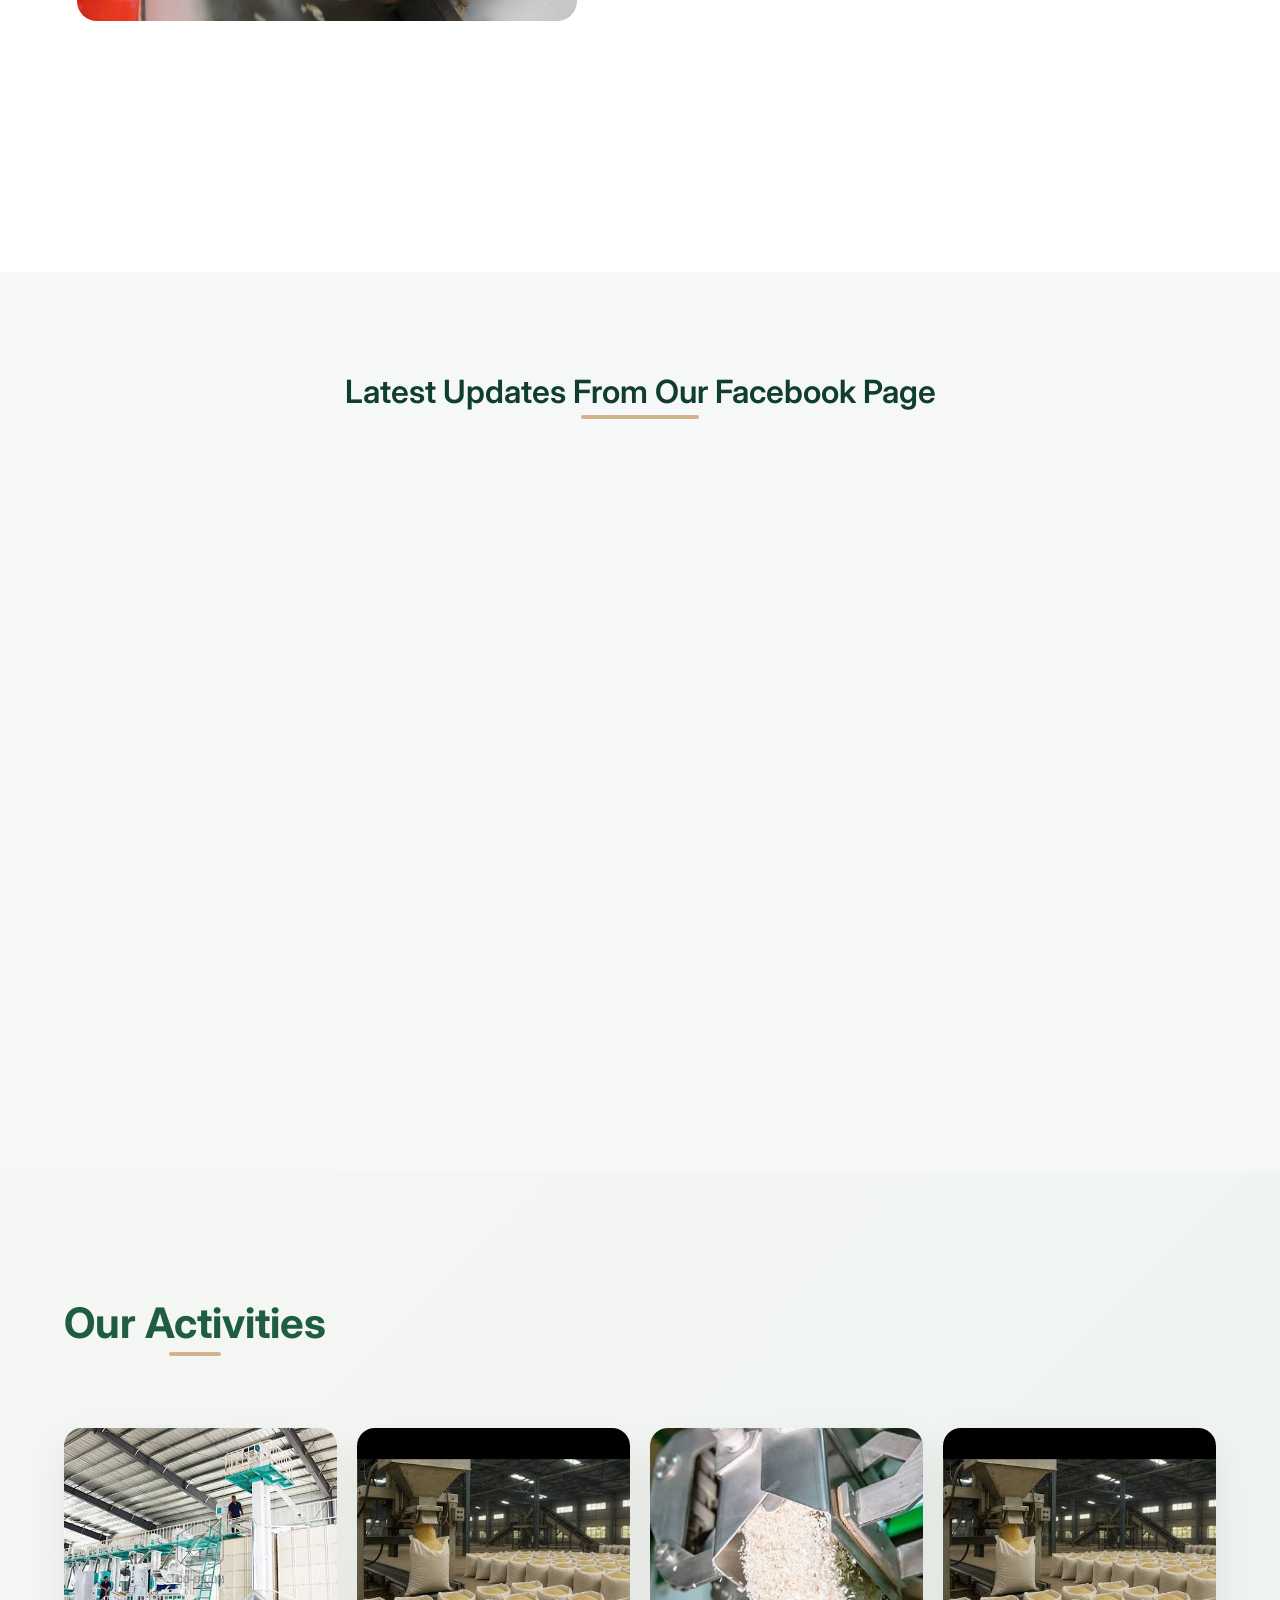
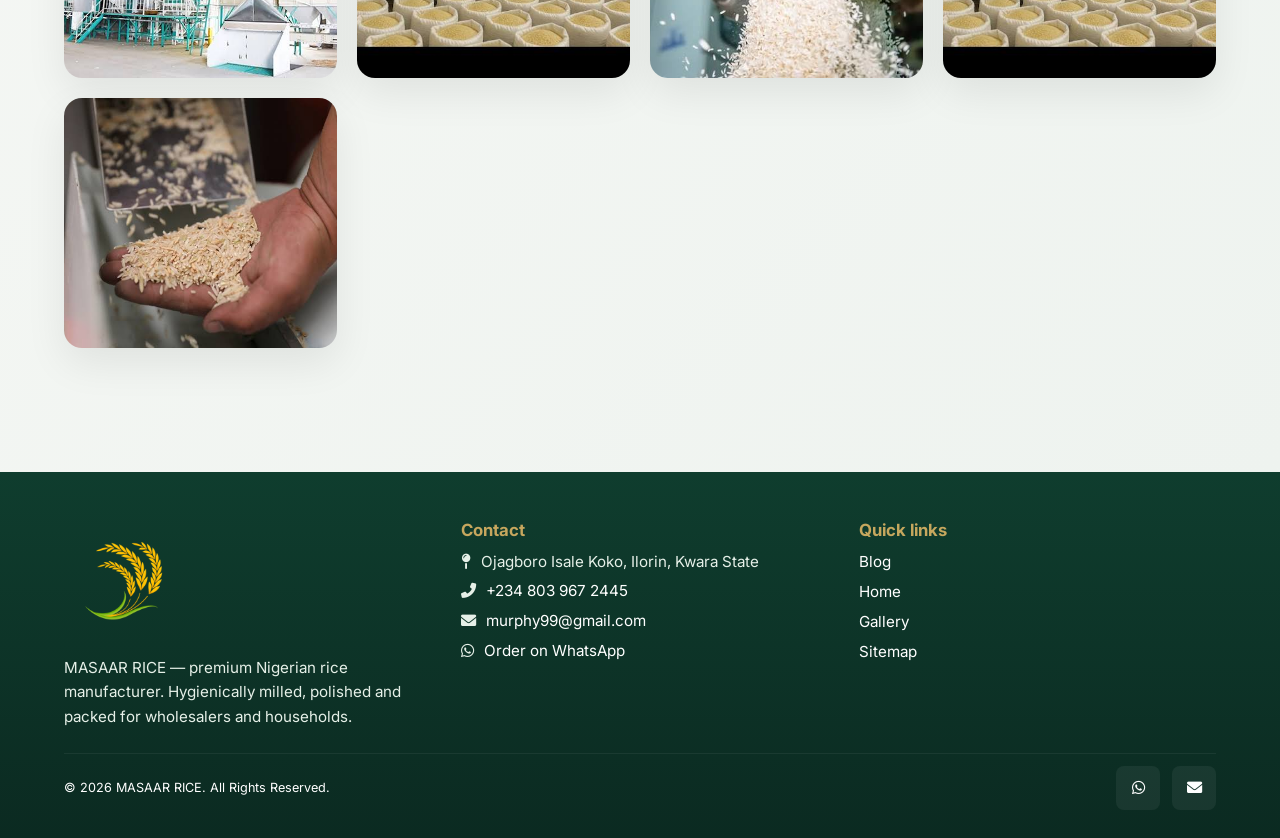
==== commit f61c8e0f: "update" ====
--- a/blog.html
+++ b/blog.html
@@ -8,6 +8,7 @@
 <meta name="description" content="Latest updates from MASAAR RICE – Premium Nigerian rice manufacturer. Explore our production process, quality standards and company activities.">
 <meta name="keywords" content="rice manufacturing, premium rice, basmati, non-basmati, Nigeria rice, wholesale rice, MAASAR rice, order rice online">
 <link href="https://fonts.googleapis.com/css2?family=Inter:wght@300;400;600;800&display=swap" rel="stylesheet">
+<link rel="stylesheet" href="https://cdnjs.cloudflare.com/ajax/libs/font-awesome/6.0.0-beta3/css/all.min.css">
 <link rel="stylesheet" href="styles.css">
 
 <style>
@@ -253,15 +254,7 @@
   transform: translateY(0);
 }
 
-/* FOOTER */
-
-footer{
-  background:var(--green);
-  color:white;
-  text-align:center;
-  padding:20px;
-  font-size:0.85rem;
-}
+/* FOOTER: styles moved to global styles.css (.site-footer) */
 
 /* RESPONSIVE */
 
@@ -448,8 +441,41 @@
   </div>
 </section>
 
-<footer>
-  © 2026 MASAAR RICE. All Rights Reserved.
+<footer class="site-footer" role="contentinfo">
+  <div class="footer-top container">
+    <div class="footer-col about">
+      <img src="img/logo.png" alt="MASAAR RICE logo" class="footer-logo">
+      <p>MASAAR RICE — premium Nigerian rice manufacturer. Hygienically milled, polished and packed for wholesalers and households.</p>
+    </div>
+
+    <div class="footer-col contact">
+      <h4>Contact</h4>
+      <ul>
+        <li><i class="fas fa-map-pin" aria-hidden="true"></i> Ojagboro Isale Koko, Ilorin, Kwara State</li>
+        <li><i class="fas fa-phone-alt" aria-hidden="true"></i> <a href="tel:+2348039672445">+234 803 967 2445</a></li>
+        <li><i class="fas fa-envelope" aria-hidden="true"></i> <a href="mailto:murphy99@gmail.com">murphy99@gmail.com</a></li>
+        <li><i class="fab fa-whatsapp" aria-hidden="true"></i> <a href="https://wa.me/+2348039672445?text=Hello%20MASAAR%20RICE" target="_blank" rel="noopener">Order on WhatsApp</a></li>
+      </ul>
+    </div>
+
+    <div class="footer-col links">
+      <h4>Quick links</h4>
+      <ul>
+        <li><a href="blog.html">Blog</a></li>
+        <li><a href="index.html">Home</a></li>
+        <li><a href="#gallery">Gallery</a></li>
+        <li><a href="sitemap.xml">Sitemap</a></li>
+      </ul>
+    </div>
+  </div>
+
+  <div class="footer-bottom container">
+    <small>© 2026 MASAAR RICE. All Rights Reserved.</small>
+    <div class="social" aria-label="social links">
+      <a href="https://wa.me/+2348039672445?text=Hello%20MASAAR%20RICE" aria-label="WhatsApp" target="_blank" rel="noopener"><i class="fab fa-whatsapp"></i></a>
+      <a href="mailto:murphy99@gmail.com" aria-label="Email"><i class="fas fa-envelope"></i></a>
+    </div>
+  </div>
 </footer>
 <script>
     /* ===== SCROLL REVEAL ===== */
--- a/styles.css
+++ b/styles.css
@@ -598,12 +598,39 @@
     }
 /* ================= FOOTER ================= */
 
-footer{
-  background:var(--green);
-  color:white;
-  text-align:center;
-  padding:20px;
-  font-size:0.85rem;
+.site-footer{
+  background: linear-gradient(180deg, var(--green), #0b2a21);
+  color: white;
+  padding: 48px 5% 28px;
+  font-size: 0.95rem;
+}
+.site-footer .footer-top{
+  display:flex;
+  gap:2.5rem;
+  align-items:flex-start;
+  justify-content:space-between;
+  max-width:1280px;
+  margin:0 auto 24px;
+  flex-wrap:wrap;
+}
+.site-footer .footer-col{
+  flex:1 1 220px;
+  min-width:180px;
+}
+.footer-logo{width:120px;height:auto;margin-bottom:12px;}
+.site-footer h4{color:var(--gold);margin-bottom:12px;font-size:1.05rem;}
+.site-footer p{color:#e6f0e8;line-height:1.6;}
+.site-footer ul{list-style:none;padding:0;margin:0;}
+.site-footer li{margin:10px 0;color:#e6f0e8;display:flex;align-items:center;gap:10px;}
+.site-footer a{color:#fff;text-decoration:none;border-bottom:1px solid transparent;transition:color 0.2s, border-color 0.2s;}
+.site-footer a:hover{color:var(--gold);border-color:rgba(198,167,94,0.2);}
+.site-footer .footer-bottom{display:flex;align-items:center;justify-content:space-between;gap:12px;max-width:1280px;margin:0 auto;padding-top:12px;border-top:1px solid rgba(255,255,255,0.06);flex-wrap:wrap;}
+.site-footer .social a{display:inline-flex;align-items:center;justify-content:center;width:44px;height:44px;border-radius:8px;background:rgba(255,255,255,0.06);color:white;margin-left:8px;transition:background 0.2s, transform 0.15s;}
+.site-footer .social a:hover{background:var(--gold);color:var(--green);transform:translateY(-3px);}
+@media(max-width:720px){
+  .site-footer .footer-top{flex-direction:column;align-items:flex-start;}
+  .site-footer .footer-bottom{flex-direction:column;align-items:flex-start;gap:8px;}
+  .site-footer .social a{margin-left:0;}
 }
 
 .process-section {
@@ -781,3 +808,32 @@
         display: none;
       }
     }
+
+    /* ================= NOTIFICATION / TOAST ================= */
+    .notif {
+      position: fixed;
+      left: 50%;
+      bottom: 28px;
+      transform: translateX(-50%) translateY(18px);
+      padding: 12px 18px;
+      border-radius: 12px;
+      color: #fff;
+      font-weight: 700;
+      box-shadow: 0 14px 40px rgba(0,0,0,0.25);
+      opacity: 0;
+      transition: transform 320ms cubic-bezier(.2,.9,.2,1), opacity 320ms ease;
+      z-index: 2000;
+      max-width: 92%;
+      text-align: center;
+    }
+    .notif.visible{
+      transform: translateX(-50%) translateY(0);
+      opacity: 1;
+    }
+    .notif-success{ background: #2ecc71; /* green */ }
+    .notif-error{ background: #e74c3c; /* red */ }
+    .notif-info{ background: #3498db; /* blue (sending) */ }
+
+    @media (max-width: 480px){
+      .notif{ bottom: 18px; padding: 12px 14px; font-size: 0.95rem; }
+    }
